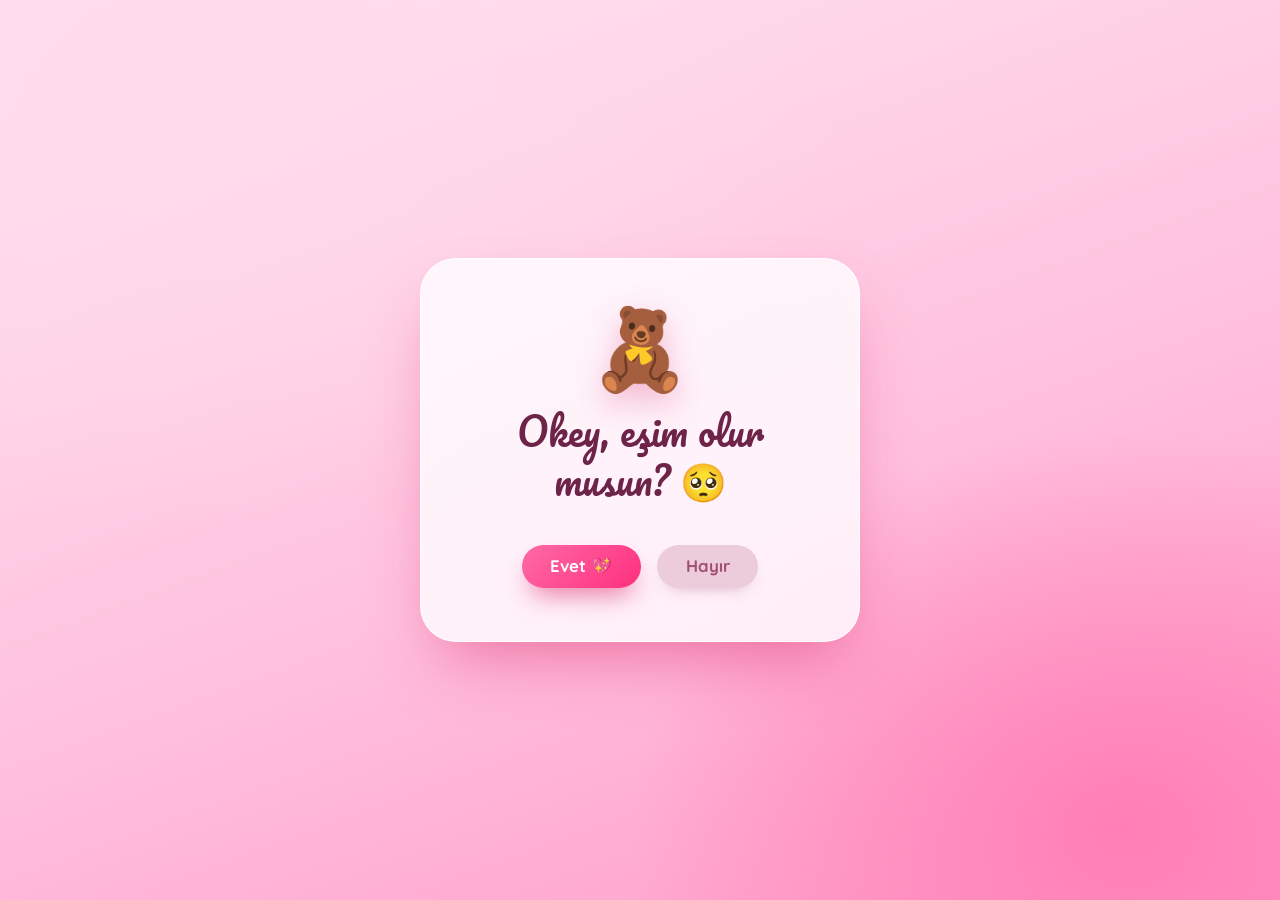
==== index.html @ 7bba124c "Rename index(3).html to index.html" ====
<!DOCTYPE html>
<html lang="tr">
<head>
<meta charset="UTF-8" />
<meta name="viewport" content="width=device-width, initial-scale=1.0" />
<title>Eşim Olur Musun? 💍</title>
<link rel="preconnect" href="https://fonts.googleapis.com" />
<link rel="preconnect" href="https://fonts.gstatic.com" crossorigin />
<link href="https://fonts.googleapis.com/css2?family=Pacifico&family=Quicksand:wght@400;500;600;700&display=swap" rel="stylesheet" />
<style>
:root{
  --bg-top:#ffe6f2; --bg-mid:#ffc1de; --bg-bot:#ff9bc6;
  --blob-1:#ff7eb6; --blob-2:#ffd9ec;
  --accent:#ff2f7e; --accent-2:#ff6aa6; --accent-dark:#d81f63;
  --no:#ecccdb; --text:#6e2348; --text-soft:#a14d76;
  --card:rgba(255,255,255,.80); --card-border:rgba(255,255,255,.95);
  --shadow:0 32px 64px -22px rgba(216,31,99,.50);
}
*{box-sizing:border-box; margin:0; padding:0;}
[hidden]{display:none !important;}
html,body{height:100%;}
body{
  min-height:100vh; font-family:'Quicksand','Trebuchet MS',system-ui,sans-serif;
  color:var(--text); display:flex; align-items:center; justify-content:center;
  padding:24px; position:relative; overflow:hidden;
  background:
    radial-gradient(1100px 760px at 14% 8%, var(--blob-2), transparent 60%),
    radial-gradient(900px 720px at 88% 92%, var(--blob-1), transparent 55%),
    linear-gradient(160deg, var(--bg-top) 0%, var(--bg-mid) 55%, var(--bg-bot) 100%);
}
.bg-hearts{position:fixed; inset:0; z-index:0; pointer-events:none;}
.bg-hearts span{position:absolute; bottom:-50px; opacity:.5; animation:floatUp linear infinite; will-change:transform;}
@keyframes floatUp{0%{transform:translateY(0) rotate(0deg); opacity:0;}12%{opacity:.55;}88%{opacity:.5;}100%{transform:translateY(-118vh) rotate(360deg); opacity:0;}}
.card{
  position:relative; z-index:2; width:min(440px,100%); background:var(--card);
  -webkit-backdrop-filter:blur(16px) saturate(140%); backdrop-filter:blur(16px) saturate(140%);
  border:1.5px solid var(--card-border); border-radius:36px; padding:48px 34px 42px;
  text-align:center; box-shadow:var(--shadow); animation:cardIn .7s cubic-bezier(.2,.9,.3,1.3) both;
}
@keyframes cardIn{from{opacity:0; transform:translateY(26px) scale(.9);}to{opacity:1; transform:translateY(0) scale(1);}}
.card.shake{animation:shake .42s ease;}
@keyframes shake{0%,100%{transform:translateX(0) rotate(0);}20%{transform:translateX(-9px) rotate(-1deg);}40%{transform:translateX(9px) rotate(1deg);}60%{transform:translateX(-6px);}80%{transform:translateX(6px);}}
.bear{font-size:5rem; line-height:1; display:inline-block; filter:drop-shadow(0 12px 16px rgba(216,31,99,.28)); animation:bob 2.4s ease-in-out infinite;}
@keyframes bob{0%,100%{transform:translateY(0) rotate(-3deg);}50%{transform:translateY(-10px) rotate(3deg);}}
.bear--happy{animation:happyPop .6s cubic-bezier(.2,.9,.3,1.4) both, bob 2.2s ease-in-out .6s infinite;}
@keyframes happyPop{0%{transform:scale(0) rotate(-40deg);}70%{transform:scale(1.25) rotate(10deg);}100%{transform:scale(1) rotate(0);}}
.question{
  font-family:'Pacifico','Brush Script MT',cursive; font-weight:400;
  font-size:clamp(1.6rem,6vw,2.35rem); line-height:1.3; color:var(--text);
  margin:20px auto 30px; max-width:18ch; min-height:2.6em;
  display:flex; align-items:center; justify-content:center;
}
.buttons{display:flex; gap:16px; justify-content:center; align-items:center; flex-wrap:wrap; min-height:64px;}
.btn{
  font-family:'Quicksand','Trebuchet MS',sans-serif; font-weight:700; font-size:1.05rem; line-height:1;
  border:none; border-radius:999px; padding:.78em 1.7em; cursor:pointer;
  -webkit-tap-highlight-color:transparent; transition:transform .18s ease, box-shadow .25s ease, filter .2s ease;
}
.btn:focus-visible{outline:3px solid var(--accent-dark); outline-offset:3px;}
.btn--yes{background:linear-gradient(135deg,var(--accent-2),var(--accent)); color:#fff; box-shadow:0 14px 26px -8px rgba(216,31,99,.6);}
.btn--yes:hover{transform:translateY(-2px) scale(1.05);}
.btn--yes:active{transform:translateY(0) scale(.97);}
.btn--no{background:var(--no); color:var(--text-soft); box-shadow:0 8px 16px -10px rgba(161,77,118,.5);}
.btn--no:hover{filter:brightness(.97);}
.btn--no:active{transform:scale(.96);}
.screen--success{animation:fadeIn .55s ease both;}
@keyframes fadeIn{from{opacity:0; transform:scale(.94);}to{opacity:1; transform:scale(1);}}
.yay{font-family:'Pacifico','Brush Script MT',cursive; font-weight:400; font-size:clamp(2rem,8vw,2.9rem); color:var(--accent-dark); margin:16px 0 10px;}
.yay-sub{font-weight:600; font-size:1.18rem; color:var(--text-soft);}
.rain{position:fixed; inset:0; z-index:5; pointer-events:none; overflow:hidden;}
.rain span{position:absolute; top:-60px; animation:fall linear forwards; will-change:transform; filter:drop-shadow(0 4px 6px rgba(216,31,99,.2));}
@keyframes fall{0%{transform:translateY(-12vh) rotate(0deg); opacity:1;}100%{transform:translateY(115vh) rotate(540deg); opacity:.85;}}
@media (prefers-reduced-motion: reduce){.bg-hearts span,.bear,.card{animation:none !important;}}
</style>
</head>
<body>

  <div class="bg-hearts" id="bgHearts" aria-hidden="true"></div>

  <main class="card" id="card">
    <section class="screen screen--question" id="questionScreen">
      <div class="bear" id="bear">🧸</div>
      <h1 class="question" id="questionText">Okey, eşim olur musun? 🥺</h1>
      <div class="buttons">
        <button class="btn btn--yes" id="yesBtn">Evet 💖</button>
        <button class="btn btn--no" id="noBtn">Hayır</button>
      </div>
    </section>

    <section class="screen screen--success" id="successScreen" hidden>
      <div class="bear bear--happy">🥰</div>
      <h1 class="yay">Yaşasııın! 🎉</h1>
      <p class="yay-sub">Seni çoook seviyorum! 💕💍</p>
    </section>
  </main>

  <div class="rain" id="rain" aria-hidden="true"></div>

<script>
(function () {
  "use strict";
  var bgHearts = document.getElementById("bgHearts");
  var bgChars = ["💖","💕","💗","💓","🩷","💘"];
  function spawnBgHeart(){
    if(!bgHearts) return;
    var s=document.createElement("span");
    s.textContent=bgChars[(Math.random()*bgChars.length)|0];
    s.style.left=(Math.random()*100)+"vw";
    s.style.fontSize=(0.9+Math.random()*1.6).toFixed(2)+"rem";
    var dur=7+Math.random()*8;
    s.style.animationDuration=dur.toFixed(2)+"s";
    s.style.animationDelay=(-(Math.random()*dur)).toFixed(2)+"s";
    bgHearts.appendChild(s);
  }
  for(var i=0;i<16;i++) spawnBgHeart();

  var questionScreen=document.getElementById("questionScreen");
  var successScreen=document.getElementById("successScreen");
  var questionText=document.getElementById("questionText");
  var yesBtn=document.getElementById("yesBtn");
  var noBtn=document.getElementById("noBtn");
  var card=document.getElementById("card");
  var rain=document.getElementById("rain");

  var noMessages=[
    "Emin misin? 🥺",
    "Son kararın mı? 💔",
    "Yanlışlıkla mı bastın? 😳",
    "Bir daha düşün... 🙈",
    "Lütfeeen 🥹",
    "Kalbim kırılıyor 😭",
    "Bak Hayır küçülüyor 👀",
    "Pes etmeyeceğim 😤",
    "Sadece 'Evet'e bas artık 💕"
  ];
  var noCount=0, yesSize=1.05, noSize=1.05;

  noBtn.addEventListener("click",function(){
    questionText.textContent=noMessages[Math.min(noCount,noMessages.length-1)];
    noCount++;
    yesSize=Math.min(yesSize+0.28,3.4);
    noSize=Math.max(noSize-0.08,0.60);
    yesBtn.style.fontSize=yesSize.toFixed(2)+"rem";
    noBtn.style.fontSize=noSize.toFixed(2)+"rem";
    card.classList.remove("shake");
    void card.offsetWidth;
    card.classList.add("shake");
  });

  var rainTimer=null;
  yesBtn.addEventListener("click",function(){
    questionScreen.hidden=true;
    successScreen.hidden=false;
    heartBurst();
    if(!rainTimer) rainTimer=setInterval(spawnFallingHeart,140);
  });

  var rainChars=["💖","💕","💗","❤️","🩷","💘","💞","🌸"];
  function spawnFallingHeart(){
    if(!rain) return;
    var s=document.createElement("span");
    s.textContent=rainChars[(Math.random()*rainChars.length)|0];
    s.style.left=(Math.random()*100)+"vw";
    s.style.fontSize=(1.2+Math.random()*2).toFixed(2)+"rem";
    var dur=2.6+Math.random()*2.6;
    s.style.animationDuration=dur.toFixed(2)+"s";
    rain.appendChild(s);
    setTimeout(function(){s.remove();},dur*1000+250);
  }
  function heartBurst(){for(var j=0;j<26;j++) setTimeout(spawnFallingHeart,j*35);}
})();
</script>
</body>
</html>
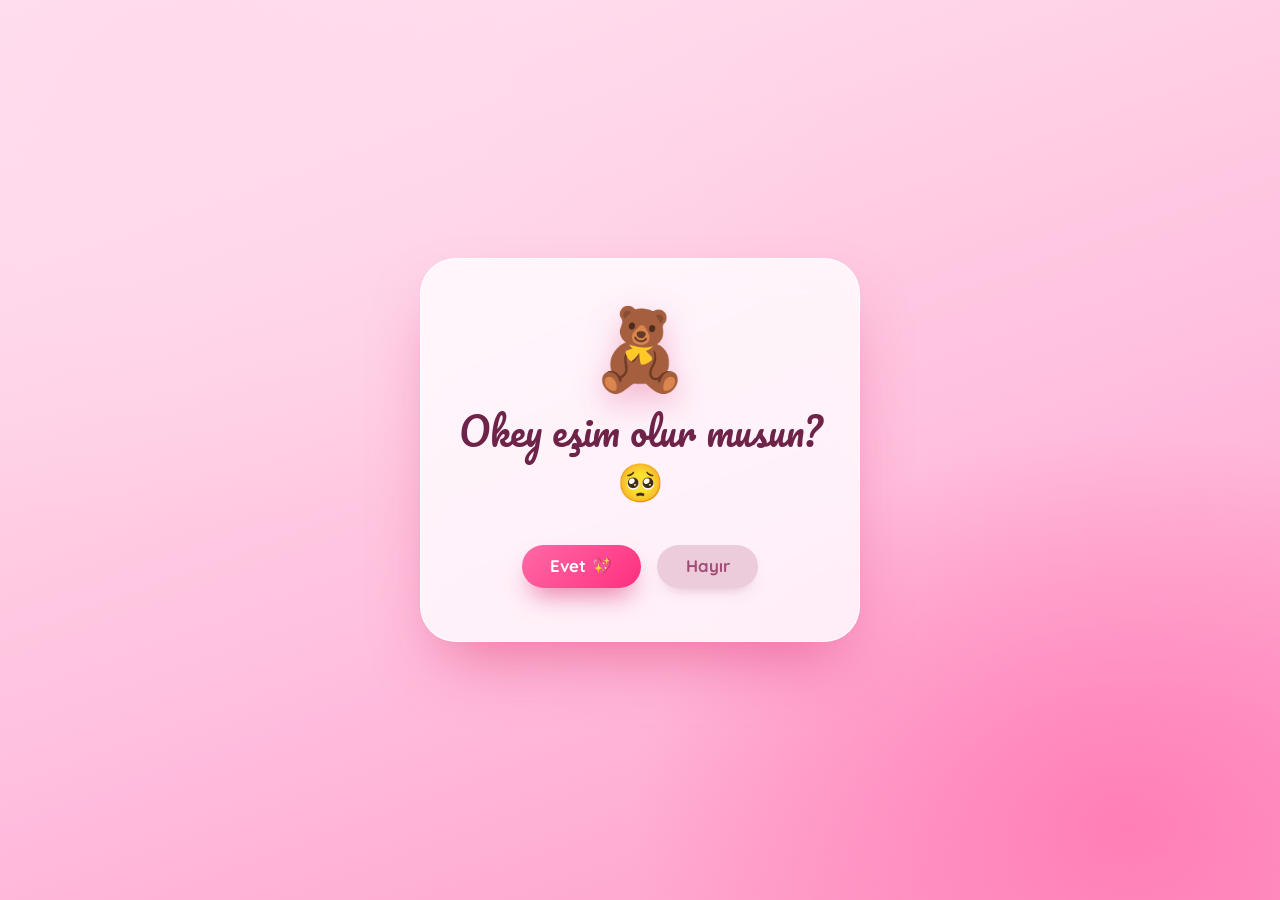
==== commit 8681660d: "Update index.html" ====
--- a/index.html
+++ b/index.html
@@ -3,7 +3,7 @@
 <head>
 <meta charset="UTF-8" />
 <meta name="viewport" content="width=device-width, initial-scale=1.0" />
-<title>Eşim Olur Musun? 💍</title>
+<title>Okey Eşim Olur Musun? 💍</title>
 <link rel="preconnect" href="https://fonts.googleapis.com" />
 <link rel="preconnect" href="https://fonts.gstatic.com" crossorigin />
 <link href="https://fonts.googleapis.com/css2?family=Pacifico&family=Quicksand:wght@400;500;600;700&display=swap" rel="stylesheet" />
@@ -80,7 +80,7 @@
   <main class="card" id="card">
     <section class="screen screen--question" id="questionScreen">
       <div class="bear" id="bear">🧸</div>
-      <h1 class="question" id="questionText">Okey, eşim olur musun? 🥺</h1>
+      <h1 class="question" id="questionText">Okey eşim olur musun? 🥺</h1>
       <div class="buttons">
         <button class="btn btn--yes" id="yesBtn">Evet 💖</button>
         <button class="btn btn--no" id="noBtn">Hayır</button>
@@ -90,7 +90,7 @@
     <section class="screen screen--success" id="successScreen" hidden>
       <div class="bear bear--happy">🥰</div>
       <h1 class="yay">Yaşasııın! 🎉</h1>
-      <p class="yay-sub">Seni çoook seviyorum! 💕💍</p>
+      <p class="yay-sub">İyi ki varsın 💍💕</p>
     </section>
   </main>
 
@@ -124,14 +124,14 @@
 
   var noMessages=[
     "Emin misin? 🥺",
-    "Son kararın mı? 💔",
-    "Yanlışlıkla mı bastın? 😳",
-    "Bir daha düşün... 🙈",
-    "Lütfeeen 🥹",
-    "Kalbim kırılıyor 😭",
-    "Bak Hayır küçülüyor 👀",
-    "Pes etmeyeceğim 😤",
-    "Sadece 'Evet'e bas artık 💕"
+    "Son kararın mı bu? 💔",
+    "Bir daha düşün, acele etme 🙏",
+    "Beni gerçekten istemiyor musun? 🥺",
+    "Yanlış tuşa mı bastın acaba? 👀",
+    "Bence 'Evet' demelisin 😊",
+    "Seni çok mutlu edeceğim, söz 💍",
+    "İkimiz de cevabı biliyoruz 😏",
+    "'Evet'e basana kadar buradayım 💕"
   ];
   var noCount=0, yesSize=1.05, noSize=1.05;
 
